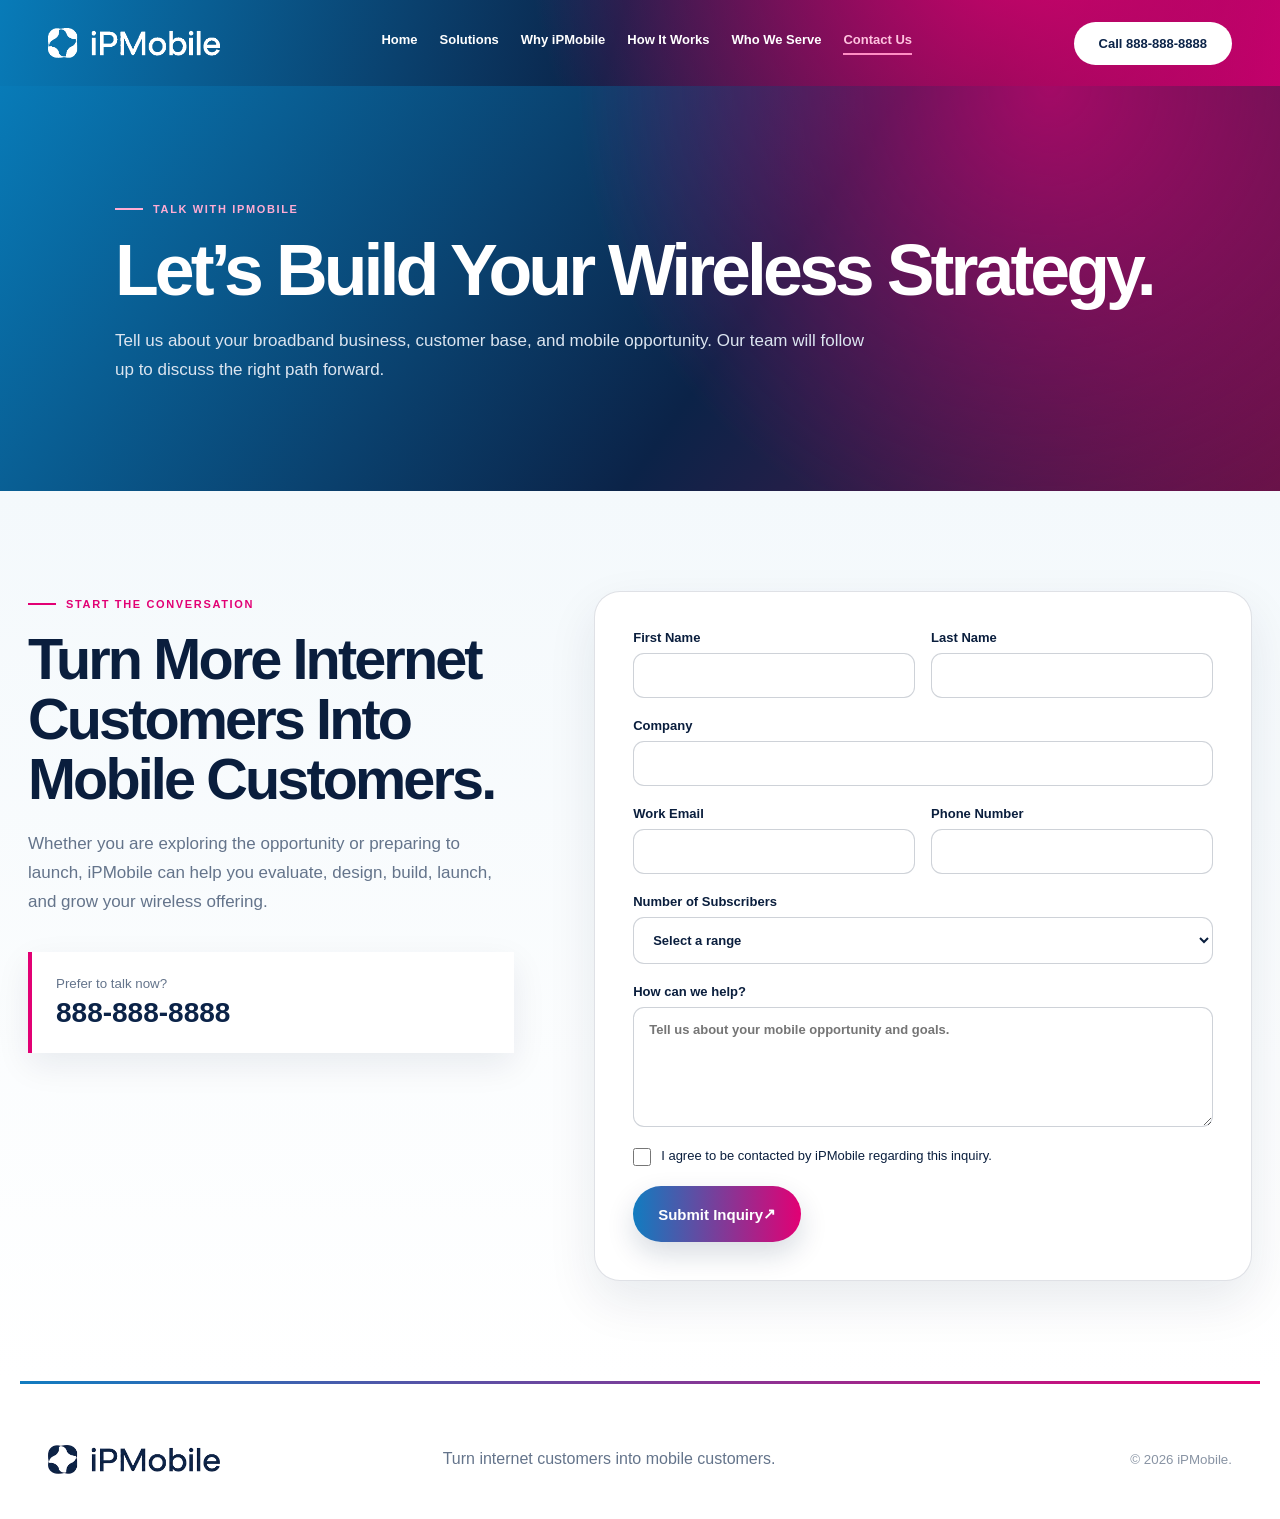
==== contact.html @ 4b02fd8a "Add files via upload" ====
<!doctype html>
<html lang="en">
<head>
  <meta charset="utf-8">
  <meta name="viewport" content="width=device-width,initial-scale=1">
  <meta name="description" content="Talk with iPMobile about launching a branded mobile offering for your broadband customers.">
  <title>Contact Us | iPMobile</title>
  <link rel="stylesheet" href="styles.css">
  <link rel="stylesheet" href="contact.css">
</head>
<body>
  <header class="site-header">
    <a class="brand" href="index.html"><img src="assets/ipmobile-logo.png" alt="iPMobile"></a>
    <nav>
      <a href="index.html">Home</a>
      <a href="solutions.html">Solutions</a>
      <a href="why-ipmobile.html">Why iPMobile</a>
      <a href="how-it-works.html">How It Works</a>
      <a href="who-we-serve.html">Who We Serve</a>
      <a class="active" href="contact.html">Contact Us</a>
    </nav>
    <a class="button light small" href="tel:8888888888">Call 888-888-8888</a>
  </header>
  <main>
    <section class="inner-hero contact-hero">
      <div class="shell">
        <span class="eyebrow pale">Talk with iPMobile</span>
        <h1>Let’s Build Your Wireless Strategy.</h1>
        <p>Tell us about your broadband business, customer base, and mobile opportunity. Our team will follow up to discuss the right path forward.</p>
      </div>
    </section>
    <section class="contact-section">
      <div class="shell contact-layout">
        <div class="contact-copy">
          <span class="eyebrow">Start the conversation</span>
          <h2>Turn More Internet Customers Into Mobile Customers.</h2>
          <p>Whether you are exploring the opportunity or preparing to launch, iPMobile can help you evaluate, design, build, launch, and grow your wireless offering.</p>
          <div class="contact-call"><small>Prefer to talk now?</small><a href="tel:8888888888">888-888-8888</a></div>
        </div>
        <form class="contact-form" action="https://formsubmit.co/contact@ipmobile.ai" method="POST">
          <input type="hidden" name="_subject" value="New iPMobile Website Inquiry">
          <input type="hidden" name="_captcha" value="false">
          <input type="text" name="_honey" class="hidden-field" tabindex="-1" autocomplete="off">
          <div class="field-row">
            <label>First Name<input type="text" name="First Name" autocomplete="given-name" required></label>
            <label>Last Name<input type="text" name="Last Name" autocomplete="family-name" required></label>
          </div>
          <label>Company<input type="text" name="Company" autocomplete="organization" required></label>
          <div class="field-row">
            <label>Work Email<input type="email" name="Email" autocomplete="email" required></label>
            <label>Phone Number<input type="tel" name="Phone" autocomplete="tel"></label>
          </div>
          <label>Number of Subscribers<select name="Subscriber Range"><option value="">Select a range</option><option>Under 5,000</option><option>5,000–25,000</option><option>25,000–100,000</option><option>100,000–500,000</option><option>More than 500,000</option></select></label>
          <label>How can we help?<textarea name="Message" rows="6" required placeholder="Tell us about your mobile opportunity and goals."></textarea></label>
          <label class="consent"><input type="checkbox" name="Consent" required><span>I agree to be contacted by iPMobile regarding this inquiry.</span></label>
          <button class="button submit-button" type="submit">Submit Inquiry <span>↗</span></button>
        </form>
      </div>
    </section>
  </main>
  <footer class="shell"><a class="brand" href="index.html"><img src="assets/ipmobile-logo.png" alt="iPMobile"></a><p>Turn internet customers into mobile customers.</p><small>© 2026 iPMobile.</small></footer>
</body>
</html>
---- styles.css ----
:root{--navy:#0b2348;--blue:#117cc0;--pink:#e20074;--ink:#0a1e3d;--muted:#64748b;--ice:#f4f9fc;--line:rgba(10,30,61,.13);--max:1240px;--display:Arial,sans-serif;--body:Arial,sans-serif}*{box-sizing:border-box}html{scroll-behavior:smooth}body{margin:0;color:var(--ink);font-family:var(--body)}a{color:inherit;text-decoration:none}.shell{max-width:var(--max);margin:auto}.site-header{height:86px;padding-inline:max(28px,calc((100vw - var(--max))/2 + 28px));display:flex;align-items:center;justify-content:space-between;gap:24px;color:#fff;background:radial-gradient(circle at 80% -100%,rgba(226,0,116,.9),transparent 48%),linear-gradient(105deg,#087bb8,#0b2348 48%,#45133e 78%,#b30066);position:sticky;top:0;z-index:20}.brand img{display:block;width:172px}.site-header .brand img{filter:brightness(0) invert(1)}nav{display:flex;gap:22px;font-size:13px;font-weight:700}nav a:hover,nav a.active{color:#ffc3df}nav a.active{border-bottom:2px solid #ff8ec4;padding-bottom:6px}.button{display:inline-flex;align-items:center;justify-content:center;min-height:56px;padding:0 25px;border-radius:99px;color:#fff;background:linear-gradient(90deg,var(--blue),var(--pink));font-weight:800;box-shadow:0 12px 28px rgba(11,35,72,.16)}.button.light{color:var(--navy);background:#fff}.button.small{min-height:43px;font-size:13px;box-shadow:none}.hero{min-height:680px;margin-top:22px;border-radius:34px;padding:80px 70px;display:grid;grid-template-columns:1.1fr .9fr;align-items:center;overflow:hidden;color:#fff;background:radial-gradient(circle at 80% 8%,rgba(226,0,116,.72),transparent 40%),linear-gradient(135deg,#087bb8,#111832 58%,#48123f)}.eyebrow{display:inline-flex;align-items:center;gap:10px;color:var(--pink);font-size:11px;font-weight:800;letter-spacing:.15em;text-transform:uppercase}.eyebrow:before{content:"";width:28px;height:2px;background:currentColor}.eyebrow.pale{color:#ffacd3}.hero h1,.inner-hero h1{font:800 clamp(46px,5.6vw,74px)/1 var(--display);letter-spacing:-.055em;margin:20px 0}.hero h1 em{font-style:normal;color:#ff8ec4}.hero h2{font-size:21px}.hero p,.inner-hero p{color:#dce5f0;font-size:17px;line-height:1.7}.hero strong{display:block;margin-top:22px}.actions{display:flex;align-items:center;gap:26px;margin-top:34px;font-weight:700}.hero-art{position:relative;min-height:470px}.orbit{position:absolute;border:1px solid rgba(255,255,255,.18);border-radius:50%}.orbit.one{width:490px;height:490px}.orbit.two{width:340px;height:340px;left:75px;top:75px}.connect-card{position:absolute;z-index:2;left:80px;top:40px;width:290px;height:400px;padding:35px;border-radius:32px;background:linear-gradient(155deg,#fff,#e9edf4);color:var(--navy);box-shadow:0 30px 70px rgba(0,0,0,.3);transform:rotate(3deg)}.connect-card img{width:42px}.connect-card small,.connect-card b,.connect-card i,.connect-card span{display:block}.connect-card small{margin:32px 0 5px;color:#6b7280}.connect-card b{font-size:40px}.connect-card i{font-style:normal;color:var(--pink);font-size:28px}.connect-card span{margin-top:25px;font-size:12px;color:#6b7280}.section{padding:110px 28px}.lead{max-width:760px}.lead.center{text-align:center;margin:auto}.lead h2,.split h2,.customers h2,.final h2{font:800 clamp(38px,5vw,60px)/1.03 var(--display);letter-spacing:-.05em;margin:20px 0}.lead p,.split p,.customers p{color:var(--muted);font-size:17px;line-height:1.7}.benefits,.why-grid,.advantage{display:grid;grid-template-columns:repeat(4,1fr);gap:16px;margin-top:50px}.benefits article,.why-grid article,.advantage article{padding:28px;border:1px solid var(--line);border-radius:20px;background:#fff}.benefits article>b{color:var(--pink);font-size:28px}.benefits p,.why-grid p,.advantage p{color:var(--muted);line-height:1.55}.page-links,.customer-section,.solutions{background:var(--ice)}.link-grid{display:grid;grid-template-columns:repeat(4,1fr);gap:16px;margin-top:48px}.link-grid a{padding:30px;border-radius:22px;background:#fff;border:1px solid var(--line)}.link-grid p{min-height:62px;color:var(--muted);line-height:1.5}.link-grid b{color:var(--blue)}.final{text-align:center;margin-bottom:75px;padding:90px 40px;border-radius:32px;color:#fff;background:radial-gradient(circle at 80% 0,rgba(226,0,116,.72),transparent 45%),linear-gradient(135deg,#087bb8,#111832 58%,#48123f)}.final p{font-size:18px}.inner-hero{padding:110px 28px;color:#fff;background:radial-gradient(circle at 82% 0,rgba(226,0,116,.68),transparent 42%),linear-gradient(125deg,#087bb8,#0b2348 58%,#681248)}.inner-hero .shell{max-width:1050px}.inner-hero p{max-width:760px}.solution-grid{display:grid;grid-template-columns:1fr 1fr;gap:16px}details{background:#fff;border:1px solid var(--line);border-radius:20px;overflow:hidden}summary{list-style:none;padding:28px;display:grid;grid-template-columns:auto 1fr;gap:18px}summary span{color:var(--pink);font-weight:800}summary h3{margin:0 0 7px;font-size:23px}summary p{margin:0;color:var(--muted)}.detail{border-top:1px solid var(--line);padding:15px 30px 25px;color:var(--muted);line-height:1.6}.detail ul{columns:2}.why-grid{grid-template-columns:repeat(3,1fr)}.dark{color:#fff;background:radial-gradient(circle at 90% 20%,rgba(226,0,116,.52),transparent 40%),var(--navy)}.split{display:grid;grid-template-columns:1fr 1fr;gap:80px;align-items:center}.split p{color:#c8d4e3}.split ul{list-style:none;padding:0;display:grid;grid-template-columns:1fr 1fr;gap:12px}.split li{padding:16px;background:rgba(255,255,255,.08);border-radius:12px}.split li:before{content:"✓";color:#ff82be;margin-right:8px}.process{list-style:none;margin:0;padding:0;display:grid;grid-template-columns:repeat(5,1fr)}.process li{padding:26px;border-top:3px solid var(--blue);border-right:1px solid var(--line)}.process li:nth-child(even){border-top-color:var(--pink)}.process span{color:var(--pink);font-weight:800}.process p,.portfolio p{color:var(--muted);line-height:1.55}.portfolio{display:grid;grid-template-columns:repeat(4,1fr);border-block:1px solid var(--line);margin-top:50px}.portfolio article{padding:28px;border-right:1px solid var(--line)}.customers{display:grid;grid-template-columns:1fr 1.2fr;gap:70px;align-items:center}.customer-list{display:flex;flex-wrap:wrap;gap:10px}.customer-list span{padding:12px 16px;border:1px solid var(--line);border-radius:99px;background:#fff;font-size:13px}.page-cta{text-align:center;padding:80px 28px;color:#fff;background:linear-gradient(110deg,#087bb8,#0b2348 55%,#8f0055)}.page-cta h2{font-size:45px;margin:0 0 28px}footer{padding:50px 28px 35px;display:grid;grid-template-columns:1fr 1fr 1fr;align-items:center;border-top:3px solid transparent;border-image:linear-gradient(90deg,var(--blue),var(--pink)) 1}footer p{color:var(--muted)}footer small{text-align:right;color:#8994a4}@media(max-width:950px){nav{display:none}.hero{grid-template-columns:1fr;padding:65px 40px}.benefits,.link-grid,.portfolio{grid-template-columns:1fr 1fr}.solution-grid,.split,.customers{grid-template-columns:1fr}.why-grid{grid-template-columns:1fr 1fr}.process{grid-template-columns:1fr}.process li{border-right:0}}@media(max-width:620px){.site-header{height:72px;padding-inline:18px}.site-header>.button{display:none}.brand img{width:145px}.hero{margin:0;border-radius:0;padding:55px 22px}.hero-art{min-height:410px}.connect-card{left:15px;width:260px}.section{padding:75px 20px}.benefits,.link-grid,.solution-grid,.why-grid,.portfolio,.split ul{grid-template-columns:1fr}.detail ul{columns:1}.actions{align-items:flex-start;flex-direction:column}.inner-hero{padding:75px 22px}.final{margin:0;border-radius:0;padding:70px 22px}footer{grid-template-columns:1fr;gap:12px}footer small{text-align:left}}
---- contact.css ----
.contact-hero{padding-bottom:90px}.contact-section{padding:100px 28px;background:linear-gradient(180deg,var(--ice),#fff)}.contact-layout{display:grid;grid-template-columns:.85fr 1.15fr;gap:80px;align-items:start}.contact-copy{position:sticky;top:120px}.contact-copy h2{font:800 clamp(38px,4.5vw,58px)/1.04 var(--display);letter-spacing:-.05em;margin:20px 0}.contact-copy p{color:var(--muted);font-size:17px;line-height:1.7}.contact-call{margin-top:35px;padding:24px;border-left:4px solid var(--pink);background:#fff;box-shadow:0 12px 32px rgba(10,30,61,.08)}.contact-call small,.contact-call a{display:block}.contact-call small{color:var(--muted);margin-bottom:6px}.contact-call a{font-size:28px;font-weight:800;color:var(--navy)}.contact-form{padding:38px;border:1px solid var(--line);border-radius:26px;background:#fff;box-shadow:0 20px 50px rgba(10,30,61,.09)}.contact-form label{display:block;margin-bottom:20px;font-size:13px;font-weight:700}.contact-form input,.contact-form select,.contact-form textarea{display:block;width:100%;margin-top:8px;padding:14px 15px;border:1px solid rgba(10,30,61,.2);border-radius:11px;background:#fff;color:var(--ink);font:inherit;outline:none}.contact-form input:focus,.contact-form select:focus,.contact-form textarea:focus{border-color:var(--pink);box-shadow:0 0 0 3px rgba(226,0,116,.1)}.field-row{display:grid;grid-template-columns:1fr 1fr;gap:16px}.contact-form .consent{display:flex;align-items:flex-start;gap:10px;font-weight:400;line-height:1.45}.contact-form .consent input{width:18px;height:18px;margin:1px 0 0;flex:0 0 auto}.submit-button{border:0;cursor:pointer;font-size:15px}.hidden-field{position:absolute!important;left:-9999px!important}@media(max-width:900px){.contact-layout{grid-template-columns:1fr;gap:45px}.contact-copy{position:static}}@media(max-width:620px){.contact-section{padding:70px 20px}.contact-form{padding:25px 20px}.field-row{grid-template-columns:1fr}.contact-copy h2{font-size:40px}}
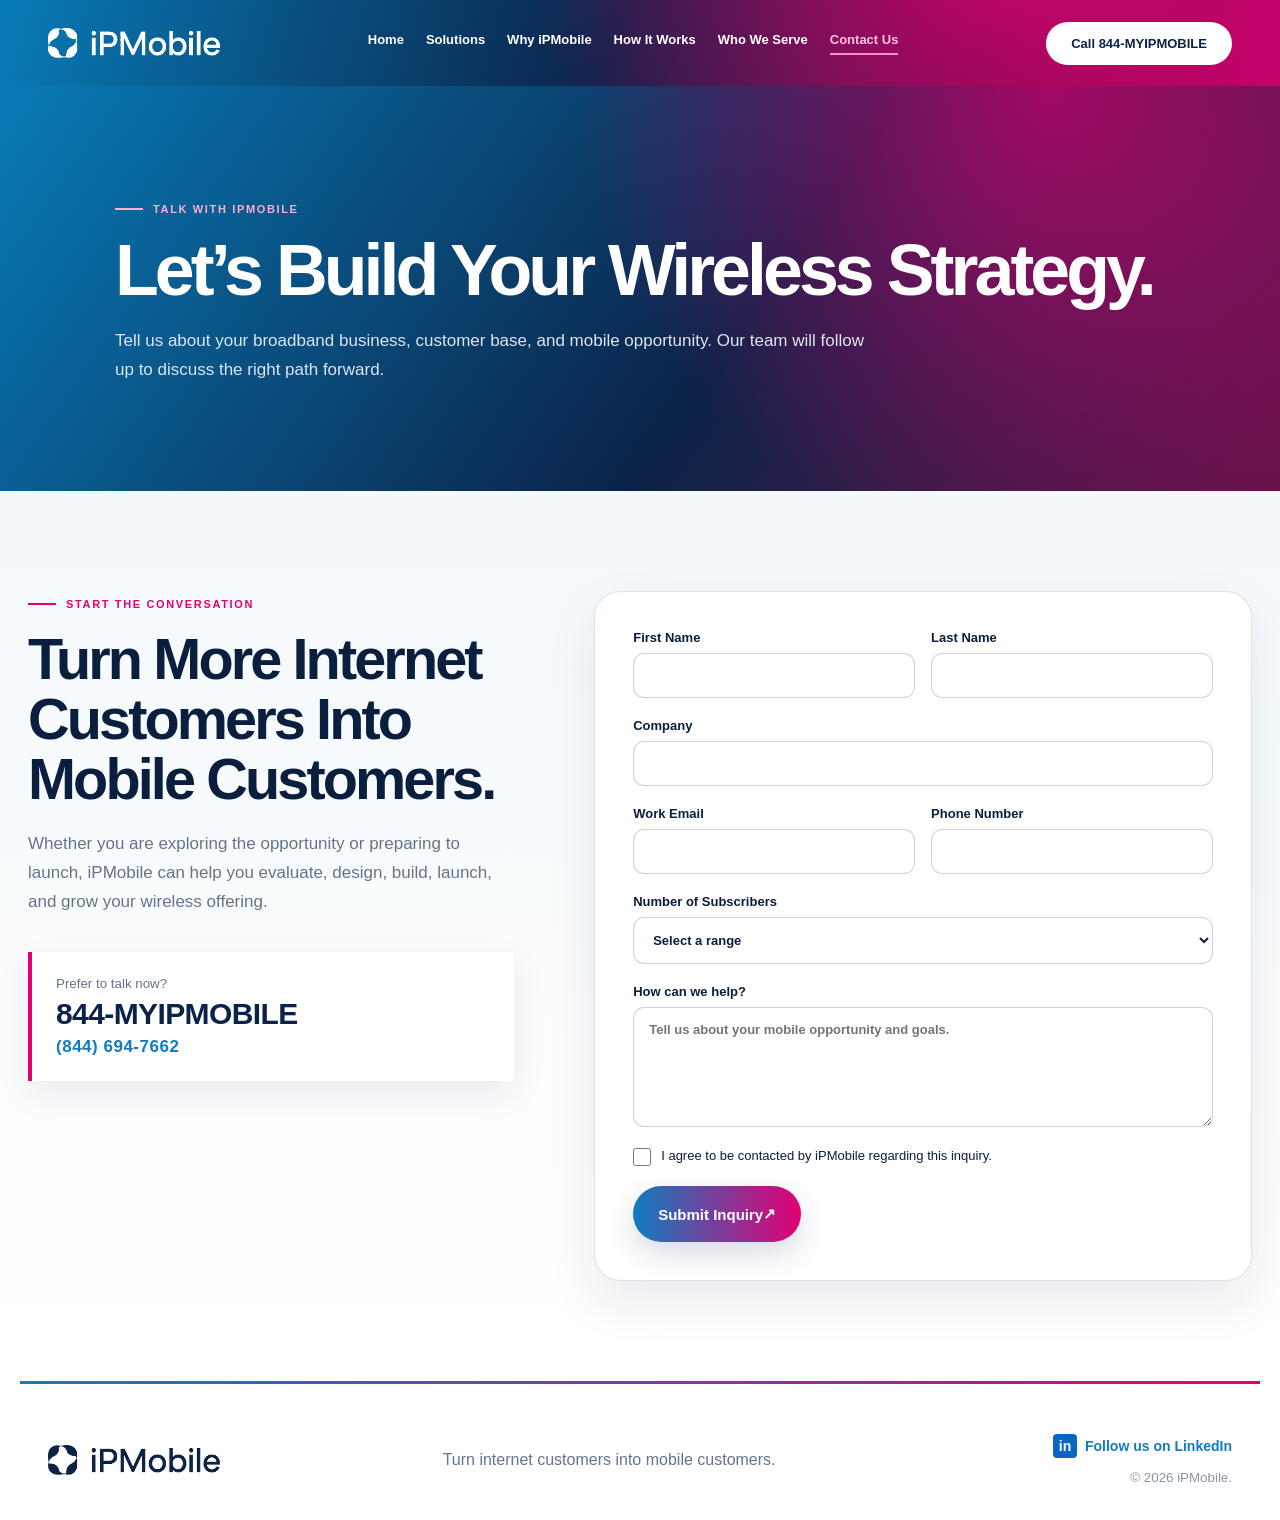
==== commit 9b4966af: "Add files via upload" ====
--- a/contact.html
+++ b/contact.html
@@ -19,7 +19,7 @@
       <a href="who-we-serve.html">Who We Serve</a>
       <a class="active" href="contact.html">Contact Us</a>
     </nav>
-    <a class="button light small" href="tel:8888888888">Call 888-888-8888</a>
+    <a class="button light small" href="tel:8446947662">Call 844-MYIPMOBILE</a>
   </header>
   <main>
     <section class="inner-hero contact-hero">
@@ -35,7 +35,7 @@
           <span class="eyebrow">Start the conversation</span>
           <h2>Turn More Internet Customers Into Mobile Customers.</h2>
           <p>Whether you are exploring the opportunity or preparing to launch, iPMobile can help you evaluate, design, build, launch, and grow your wireless offering.</p>
-          <div class="contact-call"><small>Prefer to talk now?</small><a href="tel:8888888888">888-888-8888</a></div>
+          <div class="contact-call"><small>Prefer to talk now?</small><a href="tel:8446947662"><strong>844-MYIPMOBILE</strong><span>(844) 694-7662</span></a></div>
         </div>
         <form class="contact-form" action="https://formsubmit.co/contact@ipmobile.ai" method="POST">
           <input type="hidden" name="_subject" value="New iPMobile Website Inquiry">
@@ -58,6 +58,6 @@
       </div>
     </section>
   </main>
-  <footer class="shell"><a class="brand" href="index.html"><img src="assets/ipmobile-logo.png" alt="iPMobile"></a><p>Turn internet customers into mobile customers.</p><small>© 2026 iPMobile.</small></footer>
+  <footer class="shell"><a class="brand" href="index.html"><img src="assets/ipmobile-logo.png" alt="iPMobile"></a><p>Turn internet customers into mobile customers.</p><div class="footer-social"><a href="https://www.linkedin.com/company/ip-mobile-ai" target="_blank" rel="noopener noreferrer" aria-label="Follow iPMobile on LinkedIn"><span class="linkedin-icon" aria-hidden="true">in</span> Follow us on LinkedIn</a><small>© 2026 iPMobile.</small></div></footer>
 </body>
 </html>
--- a/styles.css
+++ b/styles.css
@@ -1 +1 @@
-:root{--navy:#0b2348;--blue:#117cc0;--pink:#e20074;--ink:#0a1e3d;--muted:#64748b;--ice:#f4f9fc;--line:rgba(10,30,61,.13);--max:1240px;--display:Arial,sans-serif;--body:Arial,sans-serif}*{box-sizing:border-box}html{scroll-behavior:smooth}body{margin:0;color:var(--ink);font-family:var(--body)}a{color:inherit;text-decoration:none}.shell{max-width:var(--max);margin:auto}.site-header{height:86px;padding-inline:max(28px,calc((100vw - var(--max))/2 + 28px));display:flex;align-items:center;justify-content:space-between;gap:24px;color:#fff;background:radial-gradient(circle at 80% -100%,rgba(226,0,116,.9),transparent 48%),linear-gradient(105deg,#087bb8,#0b2348 48%,#45133e 78%,#b30066);position:sticky;top:0;z-index:20}.brand img{display:block;width:172px}.site-header .brand img{filter:brightness(0) invert(1)}nav{display:flex;gap:22px;font-size:13px;font-weight:700}nav a:hover,nav a.active{color:#ffc3df}nav a.active{border-bottom:2px solid #ff8ec4;padding-bottom:6px}.button{display:inline-flex;align-items:center;justify-content:center;min-height:56px;padding:0 25px;border-radius:99px;color:#fff;background:linear-gradient(90deg,var(--blue),var(--pink));font-weight:800;box-shadow:0 12px 28px rgba(11,35,72,.16)}.button.light{color:var(--navy);background:#fff}.button.small{min-height:43px;font-size:13px;box-shadow:none}.hero{min-height:680px;margin-top:22px;border-radius:34px;padding:80px 70px;display:grid;grid-template-columns:1.1fr .9fr;align-items:center;overflow:hidden;color:#fff;background:radial-gradient(circle at 80% 8%,rgba(226,0,116,.72),transparent 40%),linear-gradient(135deg,#087bb8,#111832 58%,#48123f)}.eyebrow{display:inline-flex;align-items:center;gap:10px;color:var(--pink);font-size:11px;font-weight:800;letter-spacing:.15em;text-transform:uppercase}.eyebrow:before{content:"";width:28px;height:2px;background:currentColor}.eyebrow.pale{color:#ffacd3}.hero h1,.inner-hero h1{font:800 clamp(46px,5.6vw,74px)/1 var(--display);letter-spacing:-.055em;margin:20px 0}.hero h1 em{font-style:normal;color:#ff8ec4}.hero h2{font-size:21px}.hero p,.inner-hero p{color:#dce5f0;font-size:17px;line-height:1.7}.hero strong{display:block;margin-top:22px}.actions{display:flex;align-items:center;gap:26px;margin-top:34px;font-weight:700}.hero-art{position:relative;min-height:470px}.orbit{position:absolute;border:1px solid rgba(255,255,255,.18);border-radius:50%}.orbit.one{width:490px;height:490px}.orbit.two{width:340px;height:340px;left:75px;top:75px}.connect-card{position:absolute;z-index:2;left:80px;top:40px;width:290px;height:400px;padding:35px;border-radius:32px;background:linear-gradient(155deg,#fff,#e9edf4);color:var(--navy);box-shadow:0 30px 70px rgba(0,0,0,.3);transform:rotate(3deg)}.connect-card img{width:42px}.connect-card small,.connect-card b,.connect-card i,.connect-card span{display:block}.connect-card small{margin:32px 0 5px;color:#6b7280}.connect-card b{font-size:40px}.connect-card i{font-style:normal;color:var(--pink);font-size:28px}.connect-card span{margin-top:25px;font-size:12px;color:#6b7280}.section{padding:110px 28px}.lead{max-width:760px}.lead.center{text-align:center;margin:auto}.lead h2,.split h2,.customers h2,.final h2{font:800 clamp(38px,5vw,60px)/1.03 var(--display);letter-spacing:-.05em;margin:20px 0}.lead p,.split p,.customers p{color:var(--muted);font-size:17px;line-height:1.7}.benefits,.why-grid,.advantage{display:grid;grid-template-columns:repeat(4,1fr);gap:16px;margin-top:50px}.benefits article,.why-grid article,.advantage article{padding:28px;border:1px solid var(--line);border-radius:20px;background:#fff}.benefits article>b{color:var(--pink);font-size:28px}.benefits p,.why-grid p,.advantage p{color:var(--muted);line-height:1.55}.page-links,.customer-section,.solutions{background:var(--ice)}.link-grid{display:grid;grid-template-columns:repeat(4,1fr);gap:16px;margin-top:48px}.link-grid a{padding:30px;border-radius:22px;background:#fff;border:1px solid var(--line)}.link-grid p{min-height:62px;color:var(--muted);line-height:1.5}.link-grid b{color:var(--blue)}.final{text-align:center;margin-bottom:75px;padding:90px 40px;border-radius:32px;color:#fff;background:radial-gradient(circle at 80% 0,rgba(226,0,116,.72),transparent 45%),linear-gradient(135deg,#087bb8,#111832 58%,#48123f)}.final p{font-size:18px}.inner-hero{padding:110px 28px;color:#fff;background:radial-gradient(circle at 82% 0,rgba(226,0,116,.68),transparent 42%),linear-gradient(125deg,#087bb8,#0b2348 58%,#681248)}.inner-hero .shell{max-width:1050px}.inner-hero p{max-width:760px}.solution-grid{display:grid;grid-template-columns:1fr 1fr;gap:16px}details{background:#fff;border:1px solid var(--line);border-radius:20px;overflow:hidden}summary{list-style:none;padding:28px;display:grid;grid-template-columns:auto 1fr;gap:18px}summary span{color:var(--pink);font-weight:800}summary h3{margin:0 0 7px;font-size:23px}summary p{margin:0;color:var(--muted)}.detail{border-top:1px solid var(--line);padding:15px 30px 25px;color:var(--muted);line-height:1.6}.detail ul{columns:2}.why-grid{grid-template-columns:repeat(3,1fr)}.dark{color:#fff;background:radial-gradient(circle at 90% 20%,rgba(226,0,116,.52),transparent 40%),var(--navy)}.split{display:grid;grid-template-columns:1fr 1fr;gap:80px;align-items:center}.split p{color:#c8d4e3}.split ul{list-style:none;padding:0;display:grid;grid-template-columns:1fr 1fr;gap:12px}.split li{padding:16px;background:rgba(255,255,255,.08);border-radius:12px}.split li:before{content:"✓";color:#ff82be;margin-right:8px}.process{list-style:none;margin:0;padding:0;display:grid;grid-template-columns:repeat(5,1fr)}.process li{padding:26px;border-top:3px solid var(--blue);border-right:1px solid var(--line)}.process li:nth-child(even){border-top-color:var(--pink)}.process span{color:var(--pink);font-weight:800}.process p,.portfolio p{color:var(--muted);line-height:1.55}.portfolio{display:grid;grid-template-columns:repeat(4,1fr);border-block:1px solid var(--line);margin-top:50px}.portfolio article{padding:28px;border-right:1px solid var(--line)}.customers{display:grid;grid-template-columns:1fr 1.2fr;gap:70px;align-items:center}.customer-list{display:flex;flex-wrap:wrap;gap:10px}.customer-list span{padding:12px 16px;border:1px solid var(--line);border-radius:99px;background:#fff;font-size:13px}.page-cta{text-align:center;padding:80px 28px;color:#fff;background:linear-gradient(110deg,#087bb8,#0b2348 55%,#8f0055)}.page-cta h2{font-size:45px;margin:0 0 28px}footer{padding:50px 28px 35px;display:grid;grid-template-columns:1fr 1fr 1fr;align-items:center;border-top:3px solid transparent;border-image:linear-gradient(90deg,var(--blue),var(--pink)) 1}footer p{color:var(--muted)}footer small{text-align:right;color:#8994a4}@media(max-width:950px){nav{display:none}.hero{grid-template-columns:1fr;padding:65px 40px}.benefits,.link-grid,.portfolio{grid-template-columns:1fr 1fr}.solution-grid,.split,.customers{grid-template-columns:1fr}.why-grid{grid-template-columns:1fr 1fr}.process{grid-template-columns:1fr}.process li{border-right:0}}@media(max-width:620px){.site-header{height:72px;padding-inline:18px}.site-header>.button{display:none}.brand img{width:145px}.hero{margin:0;border-radius:0;padding:55px 22px}.hero-art{min-height:410px}.connect-card{left:15px;width:260px}.section{padding:75px 20px}.benefits,.link-grid,.solution-grid,.why-grid,.portfolio,.split ul{grid-template-columns:1fr}.detail ul{columns:1}.actions{align-items:flex-start;flex-direction:column}.inner-hero{padding:75px 22px}.final{margin:0;border-radius:0;padding:70px 22px}footer{grid-template-columns:1fr;gap:12px}footer small{text-align:left}}
+:root{--navy:#0b2348;--blue:#117cc0;--pink:#e20074;--ink:#0a1e3d;--muted:#64748b;--ice:#f4f9fc;--line:rgba(10,30,61,.13);--max:1240px;--display:Arial,sans-serif;--body:Arial,sans-serif}*{box-sizing:border-box}html{scroll-behavior:smooth}body{margin:0;color:var(--ink);font-family:var(--body)}a{color:inherit;text-decoration:none}.shell{max-width:var(--max);margin:auto}.site-header{height:86px;padding-inline:max(28px,calc((100vw - var(--max))/2 + 28px));display:flex;align-items:center;justify-content:space-between;gap:24px;color:#fff;background:radial-gradient(circle at 80% -100%,rgba(226,0,116,.9),transparent 48%),linear-gradient(105deg,#087bb8,#0b2348 48%,#45133e 78%,#b30066);position:sticky;top:0;z-index:20}.brand img{display:block;width:172px}.site-header .brand img{filter:brightness(0) invert(1)}nav{display:flex;gap:22px;font-size:13px;font-weight:700}nav a:hover,nav a.active{color:#ffc3df}nav a.active{border-bottom:2px solid #ff8ec4;padding-bottom:6px}.button{display:inline-flex;align-items:center;justify-content:center;min-height:56px;padding:0 25px;border-radius:99px;color:#fff;background:linear-gradient(90deg,var(--blue),var(--pink));font-weight:800;box-shadow:0 12px 28px rgba(11,35,72,.16)}.button.light{color:var(--navy);background:#fff}.button.small{min-height:43px;font-size:13px;box-shadow:none}.hero{min-height:680px;margin-top:22px;border-radius:34px;padding:80px 70px;display:grid;grid-template-columns:1.1fr .9fr;align-items:center;overflow:hidden;color:#fff;background:radial-gradient(circle at 80% 8%,rgba(226,0,116,.72),transparent 40%),linear-gradient(135deg,#087bb8,#111832 58%,#48123f)}.eyebrow{display:inline-flex;align-items:center;gap:10px;color:var(--pink);font-size:11px;font-weight:800;letter-spacing:.15em;text-transform:uppercase}.eyebrow:before{content:"";width:28px;height:2px;background:currentColor}.eyebrow.pale{color:#ffacd3}.hero h1,.inner-hero h1{font:800 clamp(46px,5.6vw,74px)/1 var(--display);letter-spacing:-.055em;margin:20px 0}.hero h1 em{font-style:normal;color:#ff8ec4}.hero h2{font-size:21px}.hero p,.inner-hero p{color:#dce5f0;font-size:17px;line-height:1.7}.hero strong{display:block;margin-top:22px}.actions{display:flex;align-items:center;gap:26px;margin-top:34px;font-weight:700}.hero-art{position:relative;min-height:470px}.orbit{position:absolute;border:1px solid rgba(255,255,255,.18);border-radius:50%}.orbit.one{width:490px;height:490px}.orbit.two{width:340px;height:340px;left:75px;top:75px}.connect-card{position:absolute;z-index:2;left:80px;top:40px;width:290px;height:400px;padding:35px;border-radius:32px;background:linear-gradient(155deg,#fff,#e9edf4);color:var(--navy);box-shadow:0 30px 70px rgba(0,0,0,.3);transform:rotate(3deg)}.connect-card img{width:42px}.connect-card small,.connect-card b,.connect-card i,.connect-card span{display:block}.connect-card small{margin:32px 0 5px;color:#6b7280}.connect-card b{font-size:40px}.connect-card i{font-style:normal;color:var(--pink);font-size:28px}.connect-card span{margin-top:25px;font-size:12px;color:#6b7280}.section{padding:110px 28px}.lead{max-width:760px}.lead.center{text-align:center;margin:auto}.lead h2,.split h2,.customers h2,.final h2{font:800 clamp(38px,5vw,60px)/1.03 var(--display);letter-spacing:-.05em;margin:20px 0}.lead p,.split p,.customers p{color:var(--muted);font-size:17px;line-height:1.7}.benefits,.why-grid,.advantage{display:grid;grid-template-columns:repeat(4,1fr);gap:16px;margin-top:50px}.benefits article,.why-grid article,.advantage article{padding:28px;border:1px solid var(--line);border-radius:20px;background:#fff}.benefits article>b{color:var(--pink);font-size:28px}.benefits p,.why-grid p,.advantage p{color:var(--muted);line-height:1.55}.page-links,.customer-section,.solutions{background:var(--ice)}.link-grid{display:grid;grid-template-columns:repeat(4,1fr);gap:16px;margin-top:48px}.link-grid a{padding:30px;border-radius:22px;background:#fff;border:1px solid var(--line)}.link-grid p{min-height:62px;color:var(--muted);line-height:1.5}.link-grid b{color:var(--blue)}.final{text-align:center;margin-bottom:75px;padding:90px 40px;border-radius:32px;color:#fff;background:radial-gradient(circle at 80% 0,rgba(226,0,116,.72),transparent 45%),linear-gradient(135deg,#087bb8,#111832 58%,#48123f)}.final p{font-size:18px}.inner-hero{padding:110px 28px;color:#fff;background:radial-gradient(circle at 82% 0,rgba(226,0,116,.68),transparent 42%),linear-gradient(125deg,#087bb8,#0b2348 58%,#681248)}.inner-hero .shell{max-width:1050px}.inner-hero p{max-width:760px}.solution-grid{display:grid;grid-template-columns:1fr 1fr;gap:16px}details{background:#fff;border:1px solid var(--line);border-radius:20px;overflow:hidden}summary{list-style:none;padding:28px;display:grid;grid-template-columns:auto 1fr;gap:18px}summary span{color:var(--pink);font-weight:800}summary h3{margin:0 0 7px;font-size:23px}summary p{margin:0;color:var(--muted)}.detail{border-top:1px solid var(--line);padding:15px 30px 25px;color:var(--muted);line-height:1.6}.detail ul{columns:2}.why-grid{grid-template-columns:repeat(3,1fr)}.dark{color:#fff;background:radial-gradient(circle at 90% 20%,rgba(226,0,116,.52),transparent 40%),var(--navy)}.split{display:grid;grid-template-columns:1fr 1fr;gap:80px;align-items:center}.split p{color:#c8d4e3}.split ul{list-style:none;padding:0;display:grid;grid-template-columns:1fr 1fr;gap:12px}.split li{padding:16px;background:rgba(255,255,255,.08);border-radius:12px}.split li:before{content:"✓";color:#ff82be;margin-right:8px}.process{list-style:none;margin:0;padding:0;display:grid;grid-template-columns:repeat(5,1fr)}.process li{padding:26px;border-top:3px solid var(--blue);border-right:1px solid var(--line)}.process li:nth-child(even){border-top-color:var(--pink)}.process span{color:var(--pink);font-weight:800}.process p,.portfolio p{color:var(--muted);line-height:1.55}.portfolio{display:grid;grid-template-columns:repeat(4,1fr);border-block:1px solid var(--line);margin-top:50px}.portfolio article{padding:28px;border-right:1px solid var(--line)}.customers{display:grid;grid-template-columns:1fr 1.2fr;gap:70px;align-items:center}.customer-list{display:flex;flex-wrap:wrap;gap:10px}.customer-list span{padding:12px 16px;border:1px solid var(--line);border-radius:99px;background:#fff;font-size:13px}.page-cta{text-align:center;padding:80px 28px;color:#fff;background:linear-gradient(110deg,#087bb8,#0b2348 55%,#8f0055)}.page-cta h2{font-size:45px;margin:0 0 28px}footer{padding:50px 28px 35px;display:grid;grid-template-columns:1fr 1fr 1fr;align-items:center;border-top:3px solid transparent;border-image:linear-gradient(90deg,var(--blue),var(--pink)) 1}footer p{color:var(--muted)}footer small{color:#8994a4}.footer-social{display:flex;flex-direction:column;align-items:flex-end;gap:12px}.footer-social a{display:inline-flex;align-items:center;gap:8px;color:var(--blue);font-size:14px;font-weight:800}.footer-social a:hover{color:var(--pink)}.linkedin-icon{display:inline-flex;align-items:center;justify-content:center;width:24px;height:24px;border-radius:4px;color:#fff;background:#0a66c2;font-size:14px;font-weight:900}@media(max-width:950px){nav{display:none}.hero{grid-template-columns:1fr;padding:65px 40px}.benefits,.link-grid,.portfolio{grid-template-columns:1fr 1fr}.solution-grid,.split,.customers{grid-template-columns:1fr}.why-grid{grid-template-columns:1fr 1fr}.process{grid-template-columns:1fr}.process li{border-right:0}}@media(max-width:620px){.site-header{height:72px;padding-inline:18px}.site-header>.button{display:none}.brand img{width:145px}.hero{margin:0;border-radius:0;padding:55px 22px}.hero-art{min-height:410px}.connect-card{left:15px;width:260px}.section{padding:75px 20px}.benefits,.link-grid,.solution-grid,.why-grid,.portfolio,.split ul{grid-template-columns:1fr}.detail ul{columns:1}.actions{align-items:flex-start;flex-direction:column}.inner-hero{padding:75px 22px}.final{margin:0;border-radius:0;padding:70px 22px}footer{grid-template-columns:1fr;gap:12px}footer small{text-align:left}.footer-social{align-items:flex-start}}
--- a/contact.css
+++ b/contact.css
@@ -1 +1 @@
-.contact-hero{padding-bottom:90px}.contact-section{padding:100px 28px;background:linear-gradient(180deg,var(--ice),#fff)}.contact-layout{display:grid;grid-template-columns:.85fr 1.15fr;gap:80px;align-items:start}.contact-copy{position:sticky;top:120px}.contact-copy h2{font:800 clamp(38px,4.5vw,58px)/1.04 var(--display);letter-spacing:-.05em;margin:20px 0}.contact-copy p{color:var(--muted);font-size:17px;line-height:1.7}.contact-call{margin-top:35px;padding:24px;border-left:4px solid var(--pink);background:#fff;box-shadow:0 12px 32px rgba(10,30,61,.08)}.contact-call small,.contact-call a{display:block}.contact-call small{color:var(--muted);margin-bottom:6px}.contact-call a{font-size:28px;font-weight:800;color:var(--navy)}.contact-form{padding:38px;border:1px solid var(--line);border-radius:26px;background:#fff;box-shadow:0 20px 50px rgba(10,30,61,.09)}.contact-form label{display:block;margin-bottom:20px;font-size:13px;font-weight:700}.contact-form input,.contact-form select,.contact-form textarea{display:block;width:100%;margin-top:8px;padding:14px 15px;border:1px solid rgba(10,30,61,.2);border-radius:11px;background:#fff;color:var(--ink);font:inherit;outline:none}.contact-form input:focus,.contact-form select:focus,.contact-form textarea:focus{border-color:var(--pink);box-shadow:0 0 0 3px rgba(226,0,116,.1)}.field-row{display:grid;grid-template-columns:1fr 1fr;gap:16px}.contact-form .consent{display:flex;align-items:flex-start;gap:10px;font-weight:400;line-height:1.45}.contact-form .consent input{width:18px;height:18px;margin:1px 0 0;flex:0 0 auto}.submit-button{border:0;cursor:pointer;font-size:15px}.hidden-field{position:absolute!important;left:-9999px!important}@media(max-width:900px){.contact-layout{grid-template-columns:1fr;gap:45px}.contact-copy{position:static}}@media(max-width:620px){.contact-section{padding:70px 20px}.contact-form{padding:25px 20px}.field-row{grid-template-columns:1fr}.contact-copy h2{font-size:40px}}
+.contact-hero{padding-bottom:90px}.contact-section{padding:100px 28px;background:linear-gradient(180deg,var(--ice),#fff)}.contact-layout{display:grid;grid-template-columns:.85fr 1.15fr;gap:80px;align-items:start}.contact-copy{position:sticky;top:120px}.contact-copy h2{font:800 clamp(38px,4.5vw,58px)/1.04 var(--display);letter-spacing:-.05em;margin:20px 0}.contact-copy p{color:var(--muted);font-size:17px;line-height:1.7}.contact-call{margin-top:35px;padding:24px;border-left:4px solid var(--pink);background:#fff;box-shadow:0 12px 32px rgba(10,30,61,.08)}.contact-call small,.contact-call a{display:block}.contact-call small{color:var(--muted);margin-bottom:6px}.contact-call a{color:var(--navy)}.contact-call a strong{display:block;font-size:30px;line-height:1.1;letter-spacing:-.02em}.contact-call a span{display:block;margin-top:7px;color:var(--blue);font-size:17px;font-weight:700;letter-spacing:.03em}.contact-form{padding:38px;border:1px solid var(--line);border-radius:26px;background:#fff;box-shadow:0 20px 50px rgba(10,30,61,.09)}.contact-form label{display:block;margin-bottom:20px;font-size:13px;font-weight:700}.contact-form input,.contact-form select,.contact-form textarea{display:block;width:100%;margin-top:8px;padding:14px 15px;border:1px solid rgba(10,30,61,.2);border-radius:11px;background:#fff;color:var(--ink);font:inherit;outline:none}.contact-form input:focus,.contact-form select:focus,.contact-form textarea:focus{border-color:var(--pink);box-shadow:0 0 0 3px rgba(226,0,116,.1)}.field-row{display:grid;grid-template-columns:1fr 1fr;gap:16px}.contact-form .consent{display:flex;align-items:flex-start;gap:10px;font-weight:400;line-height:1.45}.contact-form .consent input{width:18px;height:18px;margin:1px 0 0;flex:0 0 auto}.submit-button{border:0;cursor:pointer;font-size:15px}.hidden-field{position:absolute!important;left:-9999px!important}@media(max-width:900px){.contact-layout{grid-template-columns:1fr;gap:45px}.contact-copy{position:static}}@media(max-width:620px){.contact-section{padding:70px 20px}.contact-form{padding:25px 20px}.field-row{grid-template-columns:1fr}.contact-copy h2{font-size:40px}}
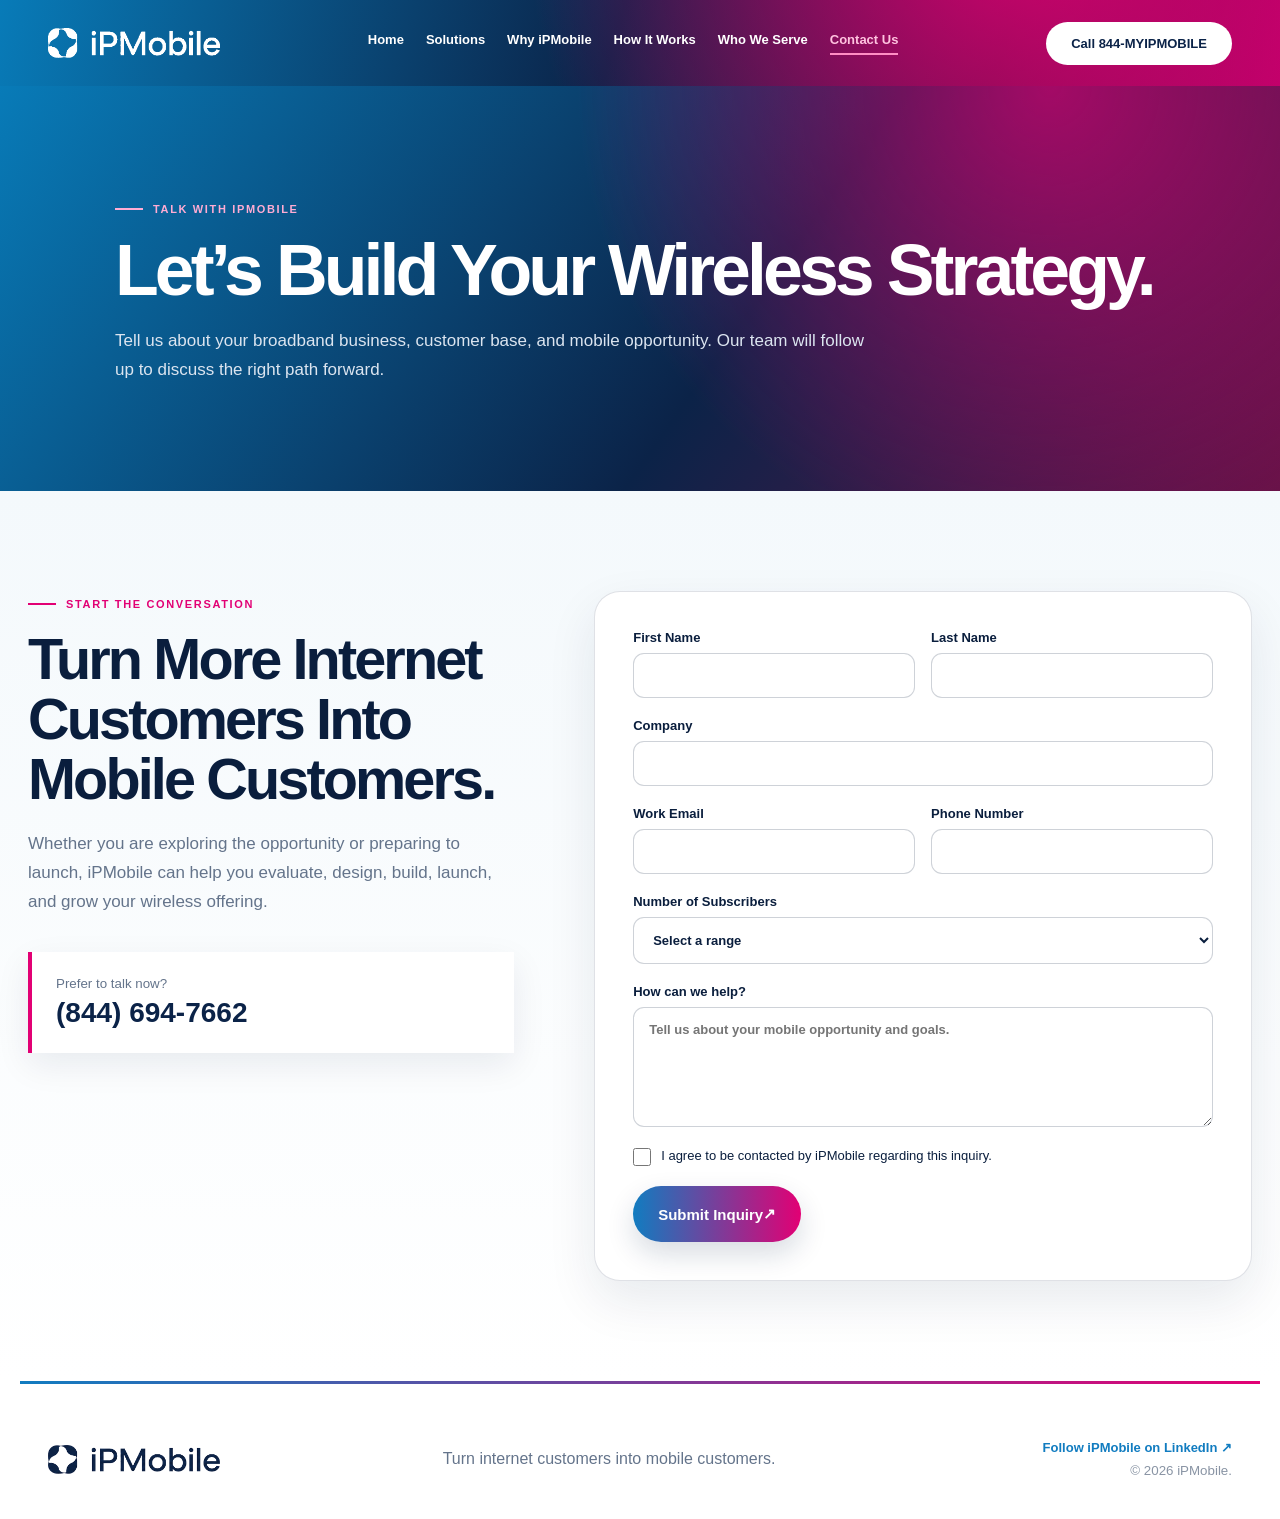
==== commit 0222ab14: "Add files via upload" ====
--- a/contact.html
+++ b/contact.html
@@ -5,7 +5,7 @@
   <meta name="viewport" content="width=device-width,initial-scale=1">
   <meta name="description" content="Talk with iPMobile about launching a branded mobile offering for your broadband customers.">
   <title>Contact Us | iPMobile</title>
-  <link rel="stylesheet" href="styles.css">
+  <link rel="stylesheet" href="styles.css"><link rel="stylesheet" href="site-enhancements.css">
   <link rel="stylesheet" href="contact.css">
 </head>
 <body>
@@ -35,11 +35,12 @@
           <span class="eyebrow">Start the conversation</span>
           <h2>Turn More Internet Customers Into Mobile Customers.</h2>
           <p>Whether you are exploring the opportunity or preparing to launch, iPMobile can help you evaluate, design, build, launch, and grow your wireless offering.</p>
-          <div class="contact-call"><small>Prefer to talk now?</small><a href="tel:8446947662"><strong>844-MYIPMOBILE</strong><span>(844) 694-7662</span></a></div>
+          <div class="contact-call"><small>Prefer to talk now?</small><a href="tel:8446947662">(844) 694-7662</a></div>
         </div>
-        <form class="contact-form" action="https://formsubmit.co/contact@ipmobile.ai" method="POST">
+        <form class="contact-form" action="https://formsubmit.co/info@ipmobile.ai" method="POST">
           <input type="hidden" name="_subject" value="New iPMobile Website Inquiry">
           <input type="hidden" name="_captcha" value="false">
+          <input type="hidden" name="_next" value="https://www.ipmobile.ai/thank-you.html">
           <input type="text" name="_honey" class="hidden-field" tabindex="-1" autocomplete="off">
           <div class="field-row">
             <label>First Name<input type="text" name="First Name" autocomplete="given-name" required></label>
@@ -58,6 +59,6 @@
       </div>
     </section>
   </main>
-  <footer class="shell"><a class="brand" href="index.html"><img src="assets/ipmobile-logo.png" alt="iPMobile"></a><p>Turn internet customers into mobile customers.</p><div class="footer-social"><a href="https://www.linkedin.com/company/ip-mobile-ai" target="_blank" rel="noopener noreferrer" aria-label="Follow iPMobile on LinkedIn"><span class="linkedin-icon" aria-hidden="true">in</span> Follow us on LinkedIn</a><small>© 2026 iPMobile.</small></div></footer>
+  <footer class="shell"><a class="brand" href="index.html"><img src="assets/ipmobile-logo.png" alt="iPMobile"></a><p>Turn internet customers into mobile customers.</p><div class="footer-meta"><a class="linkedin-link" href="https://www.linkedin.com/company/ip-mobile-ai" target="_blank" rel="noopener noreferrer">Follow iPMobile on LinkedIn ↗</a><small>© 2026 iPMobile.</small></div></footer>
 </body>
 </html>
--- a/styles.css
+++ b/styles.css
@@ -1 +1 @@
-:root{--navy:#0b2348;--blue:#117cc0;--pink:#e20074;--ink:#0a1e3d;--muted:#64748b;--ice:#f4f9fc;--line:rgba(10,30,61,.13);--max:1240px;--display:Arial,sans-serif;--body:Arial,sans-serif}*{box-sizing:border-box}html{scroll-behavior:smooth}body{margin:0;color:var(--ink);font-family:var(--body)}a{color:inherit;text-decoration:none}.shell{max-width:var(--max);margin:auto}.site-header{height:86px;padding-inline:max(28px,calc((100vw - var(--max))/2 + 28px));display:flex;align-items:center;justify-content:space-between;gap:24px;color:#fff;background:radial-gradient(circle at 80% -100%,rgba(226,0,116,.9),transparent 48%),linear-gradient(105deg,#087bb8,#0b2348 48%,#45133e 78%,#b30066);position:sticky;top:0;z-index:20}.brand img{display:block;width:172px}.site-header .brand img{filter:brightness(0) invert(1)}nav{display:flex;gap:22px;font-size:13px;font-weight:700}nav a:hover,nav a.active{color:#ffc3df}nav a.active{border-bottom:2px solid #ff8ec4;padding-bottom:6px}.button{display:inline-flex;align-items:center;justify-content:center;min-height:56px;padding:0 25px;border-radius:99px;color:#fff;background:linear-gradient(90deg,var(--blue),var(--pink));font-weight:800;box-shadow:0 12px 28px rgba(11,35,72,.16)}.button.light{color:var(--navy);background:#fff}.button.small{min-height:43px;font-size:13px;box-shadow:none}.hero{min-height:680px;margin-top:22px;border-radius:34px;padding:80px 70px;display:grid;grid-template-columns:1.1fr .9fr;align-items:center;overflow:hidden;color:#fff;background:radial-gradient(circle at 80% 8%,rgba(226,0,116,.72),transparent 40%),linear-gradient(135deg,#087bb8,#111832 58%,#48123f)}.eyebrow{display:inline-flex;align-items:center;gap:10px;color:var(--pink);font-size:11px;font-weight:800;letter-spacing:.15em;text-transform:uppercase}.eyebrow:before{content:"";width:28px;height:2px;background:currentColor}.eyebrow.pale{color:#ffacd3}.hero h1,.inner-hero h1{font:800 clamp(46px,5.6vw,74px)/1 var(--display);letter-spacing:-.055em;margin:20px 0}.hero h1 em{font-style:normal;color:#ff8ec4}.hero h2{font-size:21px}.hero p,.inner-hero p{color:#dce5f0;font-size:17px;line-height:1.7}.hero strong{display:block;margin-top:22px}.actions{display:flex;align-items:center;gap:26px;margin-top:34px;font-weight:700}.hero-art{position:relative;min-height:470px}.orbit{position:absolute;border:1px solid rgba(255,255,255,.18);border-radius:50%}.orbit.one{width:490px;height:490px}.orbit.two{width:340px;height:340px;left:75px;top:75px}.connect-card{position:absolute;z-index:2;left:80px;top:40px;width:290px;height:400px;padding:35px;border-radius:32px;background:linear-gradient(155deg,#fff,#e9edf4);color:var(--navy);box-shadow:0 30px 70px rgba(0,0,0,.3);transform:rotate(3deg)}.connect-card img{width:42px}.connect-card small,.connect-card b,.connect-card i,.connect-card span{display:block}.connect-card small{margin:32px 0 5px;color:#6b7280}.connect-card b{font-size:40px}.connect-card i{font-style:normal;color:var(--pink);font-size:28px}.connect-card span{margin-top:25px;font-size:12px;color:#6b7280}.section{padding:110px 28px}.lead{max-width:760px}.lead.center{text-align:center;margin:auto}.lead h2,.split h2,.customers h2,.final h2{font:800 clamp(38px,5vw,60px)/1.03 var(--display);letter-spacing:-.05em;margin:20px 0}.lead p,.split p,.customers p{color:var(--muted);font-size:17px;line-height:1.7}.benefits,.why-grid,.advantage{display:grid;grid-template-columns:repeat(4,1fr);gap:16px;margin-top:50px}.benefits article,.why-grid article,.advantage article{padding:28px;border:1px solid var(--line);border-radius:20px;background:#fff}.benefits article>b{color:var(--pink);font-size:28px}.benefits p,.why-grid p,.advantage p{color:var(--muted);line-height:1.55}.page-links,.customer-section,.solutions{background:var(--ice)}.link-grid{display:grid;grid-template-columns:repeat(4,1fr);gap:16px;margin-top:48px}.link-grid a{padding:30px;border-radius:22px;background:#fff;border:1px solid var(--line)}.link-grid p{min-height:62px;color:var(--muted);line-height:1.5}.link-grid b{color:var(--blue)}.final{text-align:center;margin-bottom:75px;padding:90px 40px;border-radius:32px;color:#fff;background:radial-gradient(circle at 80% 0,rgba(226,0,116,.72),transparent 45%),linear-gradient(135deg,#087bb8,#111832 58%,#48123f)}.final p{font-size:18px}.inner-hero{padding:110px 28px;color:#fff;background:radial-gradient(circle at 82% 0,rgba(226,0,116,.68),transparent 42%),linear-gradient(125deg,#087bb8,#0b2348 58%,#681248)}.inner-hero .shell{max-width:1050px}.inner-hero p{max-width:760px}.solution-grid{display:grid;grid-template-columns:1fr 1fr;gap:16px}details{background:#fff;border:1px solid var(--line);border-radius:20px;overflow:hidden}summary{list-style:none;padding:28px;display:grid;grid-template-columns:auto 1fr;gap:18px}summary span{color:var(--pink);font-weight:800}summary h3{margin:0 0 7px;font-size:23px}summary p{margin:0;color:var(--muted)}.detail{border-top:1px solid var(--line);padding:15px 30px 25px;color:var(--muted);line-height:1.6}.detail ul{columns:2}.why-grid{grid-template-columns:repeat(3,1fr)}.dark{color:#fff;background:radial-gradient(circle at 90% 20%,rgba(226,0,116,.52),transparent 40%),var(--navy)}.split{display:grid;grid-template-columns:1fr 1fr;gap:80px;align-items:center}.split p{color:#c8d4e3}.split ul{list-style:none;padding:0;display:grid;grid-template-columns:1fr 1fr;gap:12px}.split li{padding:16px;background:rgba(255,255,255,.08);border-radius:12px}.split li:before{content:"✓";color:#ff82be;margin-right:8px}.process{list-style:none;margin:0;padding:0;display:grid;grid-template-columns:repeat(5,1fr)}.process li{padding:26px;border-top:3px solid var(--blue);border-right:1px solid var(--line)}.process li:nth-child(even){border-top-color:var(--pink)}.process span{color:var(--pink);font-weight:800}.process p,.portfolio p{color:var(--muted);line-height:1.55}.portfolio{display:grid;grid-template-columns:repeat(4,1fr);border-block:1px solid var(--line);margin-top:50px}.portfolio article{padding:28px;border-right:1px solid var(--line)}.customers{display:grid;grid-template-columns:1fr 1.2fr;gap:70px;align-items:center}.customer-list{display:flex;flex-wrap:wrap;gap:10px}.customer-list span{padding:12px 16px;border:1px solid var(--line);border-radius:99px;background:#fff;font-size:13px}.page-cta{text-align:center;padding:80px 28px;color:#fff;background:linear-gradient(110deg,#087bb8,#0b2348 55%,#8f0055)}.page-cta h2{font-size:45px;margin:0 0 28px}footer{padding:50px 28px 35px;display:grid;grid-template-columns:1fr 1fr 1fr;align-items:center;border-top:3px solid transparent;border-image:linear-gradient(90deg,var(--blue),var(--pink)) 1}footer p{color:var(--muted)}footer small{color:#8994a4}.footer-social{display:flex;flex-direction:column;align-items:flex-end;gap:12px}.footer-social a{display:inline-flex;align-items:center;gap:8px;color:var(--blue);font-size:14px;font-weight:800}.footer-social a:hover{color:var(--pink)}.linkedin-icon{display:inline-flex;align-items:center;justify-content:center;width:24px;height:24px;border-radius:4px;color:#fff;background:#0a66c2;font-size:14px;font-weight:900}@media(max-width:950px){nav{display:none}.hero{grid-template-columns:1fr;padding:65px 40px}.benefits,.link-grid,.portfolio{grid-template-columns:1fr 1fr}.solution-grid,.split,.customers{grid-template-columns:1fr}.why-grid{grid-template-columns:1fr 1fr}.process{grid-template-columns:1fr}.process li{border-right:0}}@media(max-width:620px){.site-header{height:72px;padding-inline:18px}.site-header>.button{display:none}.brand img{width:145px}.hero{margin:0;border-radius:0;padding:55px 22px}.hero-art{min-height:410px}.connect-card{left:15px;width:260px}.section{padding:75px 20px}.benefits,.link-grid,.solution-grid,.why-grid,.portfolio,.split ul{grid-template-columns:1fr}.detail ul{columns:1}.actions{align-items:flex-start;flex-direction:column}.inner-hero{padding:75px 22px}.final{margin:0;border-radius:0;padding:70px 22px}footer{grid-template-columns:1fr;gap:12px}footer small{text-align:left}.footer-social{align-items:flex-start}}
+:root{--navy:#0b2348;--blue:#117cc0;--pink:#e20074;--ink:#0a1e3d;--muted:#64748b;--ice:#f4f9fc;--line:rgba(10,30,61,.13);--max:1240px;--display:Arial,sans-serif;--body:Arial,sans-serif}*{box-sizing:border-box}html{scroll-behavior:smooth}body{margin:0;color:var(--ink);font-family:var(--body)}a{color:inherit;text-decoration:none}.shell{max-width:var(--max);margin:auto}.site-header{height:86px;padding-inline:max(28px,calc((100vw - var(--max))/2 + 28px));display:flex;align-items:center;justify-content:space-between;gap:24px;color:#fff;background:radial-gradient(circle at 80% -100%,rgba(226,0,116,.9),transparent 48%),linear-gradient(105deg,#087bb8,#0b2348 48%,#45133e 78%,#b30066);position:sticky;top:0;z-index:20}.brand img{display:block;width:172px}.site-header .brand img{filter:brightness(0) invert(1)}nav{display:flex;gap:22px;font-size:13px;font-weight:700}nav a:hover,nav a.active{color:#ffc3df}nav a.active{border-bottom:2px solid #ff8ec4;padding-bottom:6px}.button{display:inline-flex;align-items:center;justify-content:center;min-height:56px;padding:0 25px;border-radius:99px;color:#fff;background:linear-gradient(90deg,var(--blue),var(--pink));font-weight:800;box-shadow:0 12px 28px rgba(11,35,72,.16)}.button.light{color:var(--navy);background:#fff}.button.small{min-height:43px;font-size:13px;box-shadow:none}.hero{min-height:680px;margin-top:22px;border-radius:34px;padding:80px 70px;display:grid;grid-template-columns:1.1fr .9fr;align-items:center;overflow:hidden;color:#fff;background:radial-gradient(circle at 80% 8%,rgba(226,0,116,.72),transparent 40%),linear-gradient(135deg,#087bb8,#111832 58%,#48123f)}.eyebrow{display:inline-flex;align-items:center;gap:10px;color:var(--pink);font-size:11px;font-weight:800;letter-spacing:.15em;text-transform:uppercase}.eyebrow:before{content:"";width:28px;height:2px;background:currentColor}.eyebrow.pale{color:#ffacd3}.hero h1,.inner-hero h1{font:800 clamp(46px,5.6vw,74px)/1 var(--display);letter-spacing:-.055em;margin:20px 0}.hero h1 em{font-style:normal;color:#ff8ec4}.hero h2{font-size:21px}.hero p,.inner-hero p{color:#dce5f0;font-size:17px;line-height:1.7}.hero strong{display:block;margin-top:22px}.actions{display:flex;align-items:center;gap:26px;margin-top:34px;font-weight:700}.hero-art{position:relative;min-height:470px}.orbit{position:absolute;border:1px solid rgba(255,255,255,.18);border-radius:50%}.orbit.one{width:490px;height:490px}.orbit.two{width:340px;height:340px;left:75px;top:75px}.connect-card{position:absolute;z-index:2;left:80px;top:40px;width:290px;height:400px;padding:35px;border-radius:32px;background:linear-gradient(155deg,#fff,#e9edf4);color:var(--navy);box-shadow:0 30px 70px rgba(0,0,0,.3);transform:rotate(3deg)}.connect-card img{width:42px}.connect-card small,.connect-card b,.connect-card i,.connect-card span{display:block}.connect-card small{margin:32px 0 5px;color:#6b7280}.connect-card b{font-size:40px}.connect-card i{font-style:normal;color:var(--pink);font-size:28px}.connect-card span{margin-top:25px;font-size:12px;color:#6b7280}.section{padding:110px 28px}.lead{max-width:760px}.lead.center{text-align:center;margin:auto}.lead h2,.split h2,.customers h2,.final h2{font:800 clamp(38px,5vw,60px)/1.03 var(--display);letter-spacing:-.05em;margin:20px 0}.lead p,.split p,.customers p{color:var(--muted);font-size:17px;line-height:1.7}.benefits,.why-grid,.advantage{display:grid;grid-template-columns:repeat(4,1fr);gap:16px;margin-top:50px}.benefits article,.why-grid article,.advantage article{padding:28px;border:1px solid var(--line);border-radius:20px;background:#fff}.benefits article>b{color:var(--pink);font-size:28px}.benefits p,.why-grid p,.advantage p{color:var(--muted);line-height:1.55}.page-links,.customer-section,.solutions{background:var(--ice)}.link-grid{display:grid;grid-template-columns:repeat(4,1fr);gap:16px;margin-top:48px}.link-grid a{padding:30px;border-radius:22px;background:#fff;border:1px solid var(--line)}.link-grid p{min-height:62px;color:var(--muted);line-height:1.5}.link-grid b{color:var(--blue)}.final{text-align:center;margin-bottom:75px;padding:90px 40px;border-radius:32px;color:#fff;background:radial-gradient(circle at 80% 0,rgba(226,0,116,.72),transparent 45%),linear-gradient(135deg,#087bb8,#111832 58%,#48123f)}.final p{font-size:18px}.inner-hero{padding:110px 28px;color:#fff;background:radial-gradient(circle at 82% 0,rgba(226,0,116,.68),transparent 42%),linear-gradient(125deg,#087bb8,#0b2348 58%,#681248)}.inner-hero .shell{max-width:1050px}.inner-hero p{max-width:760px}.solution-grid{display:grid;grid-template-columns:1fr 1fr;gap:16px}details{background:#fff;border:1px solid var(--line);border-radius:20px;overflow:hidden}summary{list-style:none;padding:28px;display:grid;grid-template-columns:auto 1fr;gap:18px}summary span{color:var(--pink);font-weight:800}summary h3{margin:0 0 7px;font-size:23px}summary p{margin:0;color:var(--muted)}.detail{border-top:1px solid var(--line);padding:15px 30px 25px;color:var(--muted);line-height:1.6}.detail ul{columns:2}.why-grid{grid-template-columns:repeat(3,1fr)}.dark{color:#fff;background:radial-gradient(circle at 90% 20%,rgba(226,0,116,.52),transparent 40%),var(--navy)}.split{display:grid;grid-template-columns:1fr 1fr;gap:80px;align-items:center}.split p{color:#c8d4e3}.split ul{list-style:none;padding:0;display:grid;grid-template-columns:1fr 1fr;gap:12px}.split li{padding:16px;background:rgba(255,255,255,.08);border-radius:12px}.split li:before{content:"✓";color:#ff82be;margin-right:8px}.process{list-style:none;margin:0;padding:0;display:grid;grid-template-columns:repeat(5,1fr)}.process li{padding:26px;border-top:3px solid var(--blue);border-right:1px solid var(--line)}.process li:nth-child(even){border-top-color:var(--pink)}.process span{color:var(--pink);font-weight:800}.process p,.portfolio p{color:var(--muted);line-height:1.55}.portfolio{display:grid;grid-template-columns:repeat(4,1fr);border-block:1px solid var(--line);margin-top:50px}.portfolio article{padding:28px;border-right:1px solid var(--line)}.customers{display:grid;grid-template-columns:1fr 1.2fr;gap:70px;align-items:center}.customer-list{display:flex;flex-wrap:wrap;gap:10px}.customer-list span{padding:12px 16px;border:1px solid var(--line);border-radius:99px;background:#fff;font-size:13px}.page-cta{text-align:center;padding:80px 28px;color:#fff;background:linear-gradient(110deg,#087bb8,#0b2348 55%,#8f0055)}.page-cta h2{font-size:45px;margin:0 0 28px}footer{padding:50px 28px 35px;display:grid;grid-template-columns:1fr 1fr 1fr;align-items:center;border-top:3px solid transparent;border-image:linear-gradient(90deg,var(--blue),var(--pink)) 1}footer p{color:var(--muted)}footer small{text-align:right;color:#8994a4}@media(max-width:950px){nav{display:none}.hero{grid-template-columns:1fr;padding:65px 40px}.benefits,.link-grid,.portfolio{grid-template-columns:1fr 1fr}.solution-grid,.split,.customers{grid-template-columns:1fr}.why-grid{grid-template-columns:1fr 1fr}.process{grid-template-columns:1fr}.process li{border-right:0}}@media(max-width:620px){.site-header{height:72px;padding-inline:18px}.site-header>.button{display:none}.brand img{width:145px}.hero{margin:0;border-radius:0;padding:55px 22px}.hero-art{min-height:410px}.connect-card{left:15px;width:260px}.section{padding:75px 20px}.benefits,.link-grid,.solution-grid,.why-grid,.portfolio,.split ul{grid-template-columns:1fr}.detail ul{columns:1}.actions{align-items:flex-start;flex-direction:column}.inner-hero{padding:75px 22px}.final{margin:0;border-radius:0;padding:70px 22px}footer{grid-template-columns:1fr;gap:12px}footer small{text-align:left}}
--- a/site-enhancements.css
+++ b/site-enhancements.css
@@ -0,0 +1,24 @@
+.footer-meta {
+  display: flex;
+  align-items: flex-end;
+  flex-direction: column;
+  gap: 8px;
+  text-align: right;
+}
+
+.linkedin-link {
+  color: var(--blue);
+  font-size: 13px;
+  font-weight: 800;
+}
+
+.linkedin-link:hover {
+  color: var(--pink);
+}
+
+@media (max-width: 620px) {
+  .footer-meta {
+    align-items: flex-start;
+    text-align: left;
+  }
+}
--- a/contact.css
+++ b/contact.css
@@ -1 +1,2 @@
-.contact-hero{padding-bottom:90px}.contact-section{padding:100px 28px;background:linear-gradient(180deg,var(--ice),#fff)}.contact-layout{display:grid;grid-template-columns:.85fr 1.15fr;gap:80px;align-items:start}.contact-copy{position:sticky;top:120px}.contact-copy h2{font:800 clamp(38px,4.5vw,58px)/1.04 var(--display);letter-spacing:-.05em;margin:20px 0}.contact-copy p{color:var(--muted);font-size:17px;line-height:1.7}.contact-call{margin-top:35px;padding:24px;border-left:4px solid var(--pink);background:#fff;box-shadow:0 12px 32px rgba(10,30,61,.08)}.contact-call small,.contact-call a{display:block}.contact-call small{color:var(--muted);margin-bottom:6px}.contact-call a{color:var(--navy)}.contact-call a strong{display:block;font-size:30px;line-height:1.1;letter-spacing:-.02em}.contact-call a span{display:block;margin-top:7px;color:var(--blue);font-size:17px;font-weight:700;letter-spacing:.03em}.contact-form{padding:38px;border:1px solid var(--line);border-radius:26px;background:#fff;box-shadow:0 20px 50px rgba(10,30,61,.09)}.contact-form label{display:block;margin-bottom:20px;font-size:13px;font-weight:700}.contact-form input,.contact-form select,.contact-form textarea{display:block;width:100%;margin-top:8px;padding:14px 15px;border:1px solid rgba(10,30,61,.2);border-radius:11px;background:#fff;color:var(--ink);font:inherit;outline:none}.contact-form input:focus,.contact-form select:focus,.contact-form textarea:focus{border-color:var(--pink);box-shadow:0 0 0 3px rgba(226,0,116,.1)}.field-row{display:grid;grid-template-columns:1fr 1fr;gap:16px}.contact-form .consent{display:flex;align-items:flex-start;gap:10px;font-weight:400;line-height:1.45}.contact-form .consent input{width:18px;height:18px;margin:1px 0 0;flex:0 0 auto}.submit-button{border:0;cursor:pointer;font-size:15px}.hidden-field{position:absolute!important;left:-9999px!important}@media(max-width:900px){.contact-layout{grid-template-columns:1fr;gap:45px}.contact-copy{position:static}}@media(max-width:620px){.contact-section{padding:70px 20px}.contact-form{padding:25px 20px}.field-row{grid-template-columns:1fr}.contact-copy h2{font-size:40px}}
+.contact-hero{padding-bottom:90px}.contact-section{padding:100px 28px;background:linear-gradient(180deg,var(--ice),#fff)}.contact-layout{display:grid;grid-template-columns:.85fr 1.15fr;gap:80px;align-items:start}.contact-copy{position:sticky;top:120px}.contact-copy h2{font:800 clamp(38px,4.5vw,58px)/1.04 var(--display);letter-spacing:-.05em;margin:20px 0}.contact-copy p{color:var(--muted);font-size:17px;line-height:1.7}.contact-call{margin-top:35px;padding:24px;border-left:4px solid var(--pink);background:#fff;box-shadow:0 12px 32px rgba(10,30,61,.08)}.contact-call small,.contact-call a{display:block}.contact-call small{color:var(--muted);margin-bottom:6px}.contact-call a{font-size:28px;font-weight:800;color:var(--navy)}.contact-form{padding:38px;border:1px solid var(--line);border-radius:26px;background:#fff;box-shadow:0 20px 50px rgba(10,30,61,.09)}.contact-form label{display:block;margin-bottom:20px;font-size:13px;font-weight:700}.contact-form input,.contact-form select,.contact-form textarea{display:block;width:100%;margin-top:8px;padding:14px 15px;border:1px solid rgba(10,30,61,.2);border-radius:11px;background:#fff;color:var(--ink);font:inherit;outline:none}.contact-form input:focus,.contact-form select:focus,.contact-form textarea:focus{border-color:var(--pink);box-shadow:0 0 0 3px rgba(226,0,116,.1)}.field-row{display:grid;grid-template-columns:1fr 1fr;gap:16px}.contact-form .consent{display:flex;align-items:flex-start;gap:10px;font-weight:400;line-height:1.45}.contact-form .consent input{width:18px;height:18px;margin:1px 0 0;flex:0 0 auto}.submit-button{border:0;cursor:pointer;font-size:15px}.hidden-field{position:absolute!important;left:-9999px!important}@media(max-width:900px){.contact-layout{grid-template-columns:1fr;gap:45px}.contact-copy{position:static}}@media(max-width:620px){.contact-section{padding:70px 20px}.contact-form{padding:25px 20px}.field-row{grid-template-columns:1fr}.contact-copy h2{font-size:40px}}
+.thank-you-main{min-height:calc(100vh - 86px);display:grid;place-items:center;padding:80px 28px;background:radial-gradient(circle at 82% 8%,rgba(226,0,116,.58),transparent 38%),linear-gradient(135deg,#087bb8,#111832 58%,#48123f)}.thank-you-card{width:min(760px,100%);padding:64px;border-radius:30px;text-align:center;background:#fff;box-shadow:0 30px 80px rgba(0,0,0,.28)}.thank-you-mark{width:68px;margin:0 auto 26px}.thank-you-card h1{font:800 clamp(38px,5vw,58px)/1.04 var(--display);letter-spacing:-.05em;margin:12px 0 20px}.thank-you-card p{max-width:610px;margin:0 auto;color:var(--muted);font-size:18px;line-height:1.7}.thank-you-actions{display:flex;justify-content:center;gap:16px;margin-top:34px}.thank-you-actions .secondary{color:var(--navy);background:var(--ice);box-shadow:none}@media(max-width:620px){.thank-you-main{min-height:calc(100vh - 72px);padding:45px 20px}.thank-you-card{padding:44px 24px}.thank-you-actions{align-items:stretch;flex-direction:column}}
